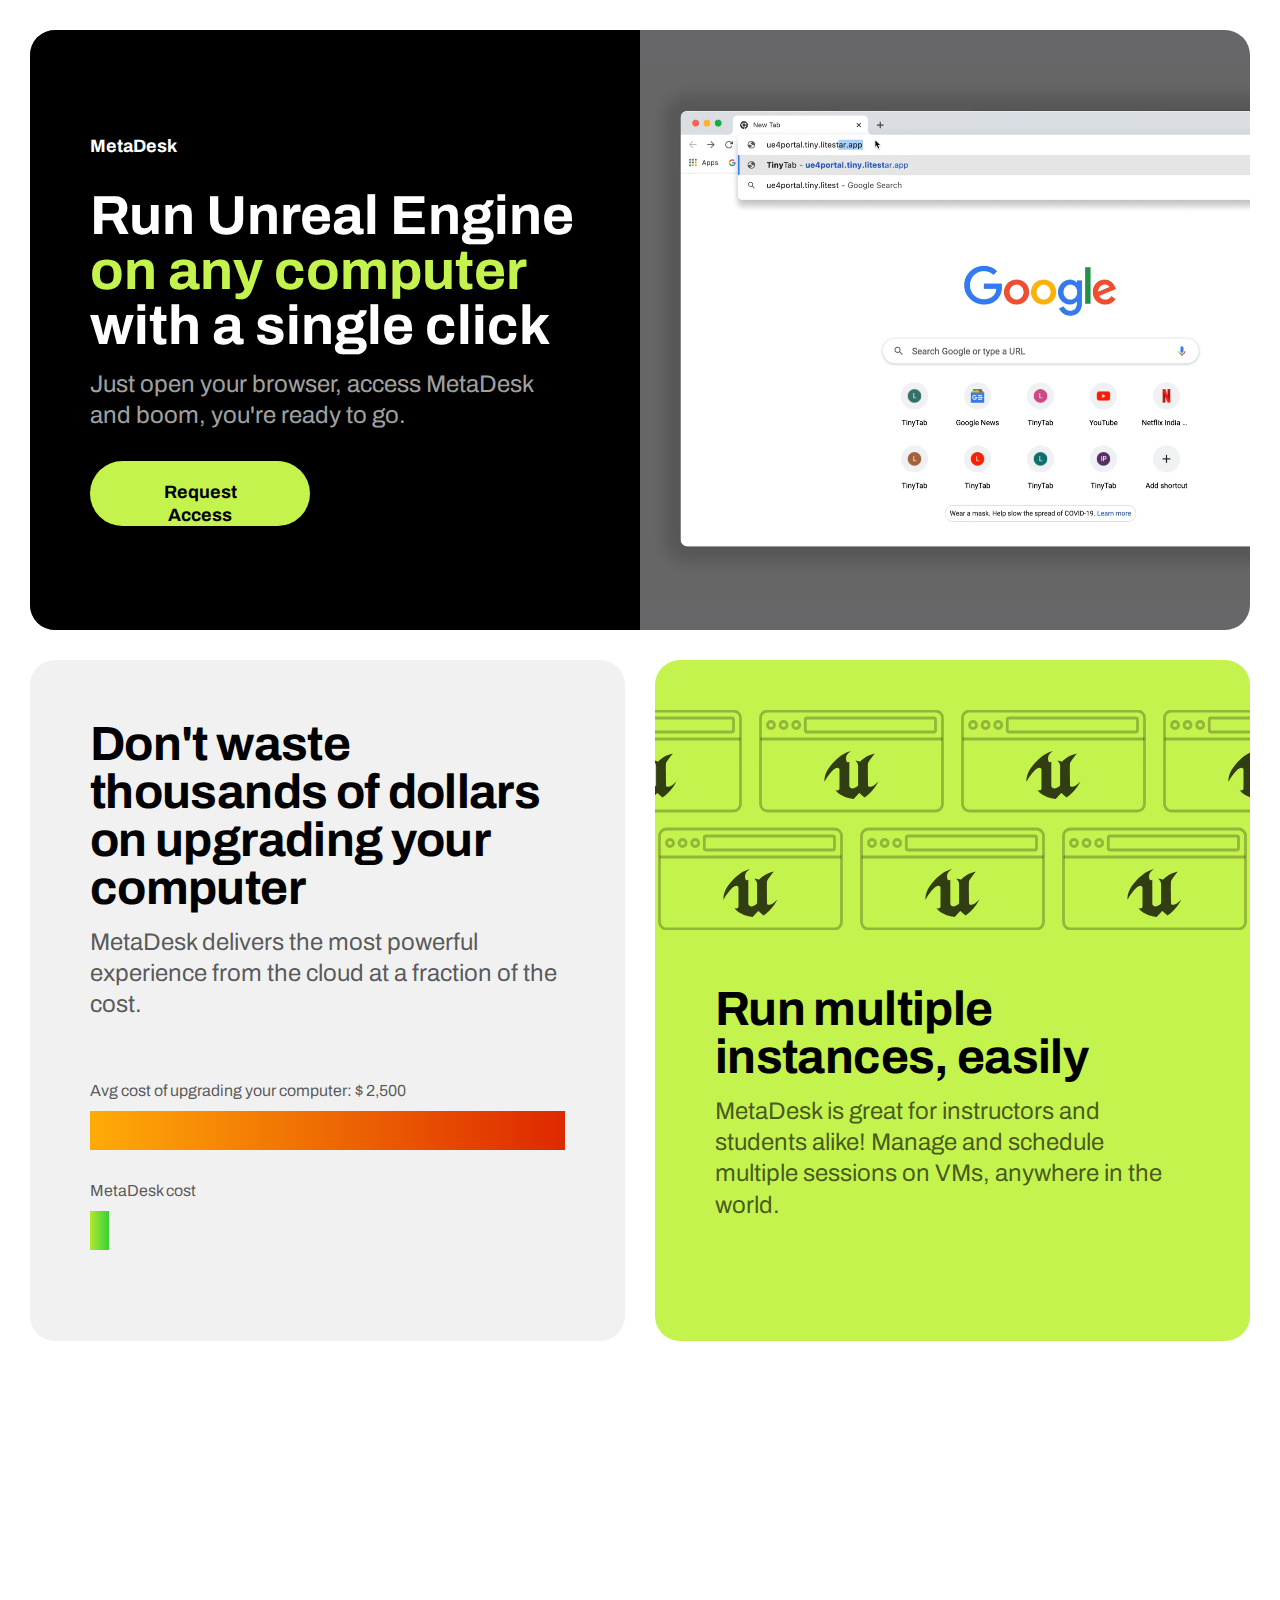
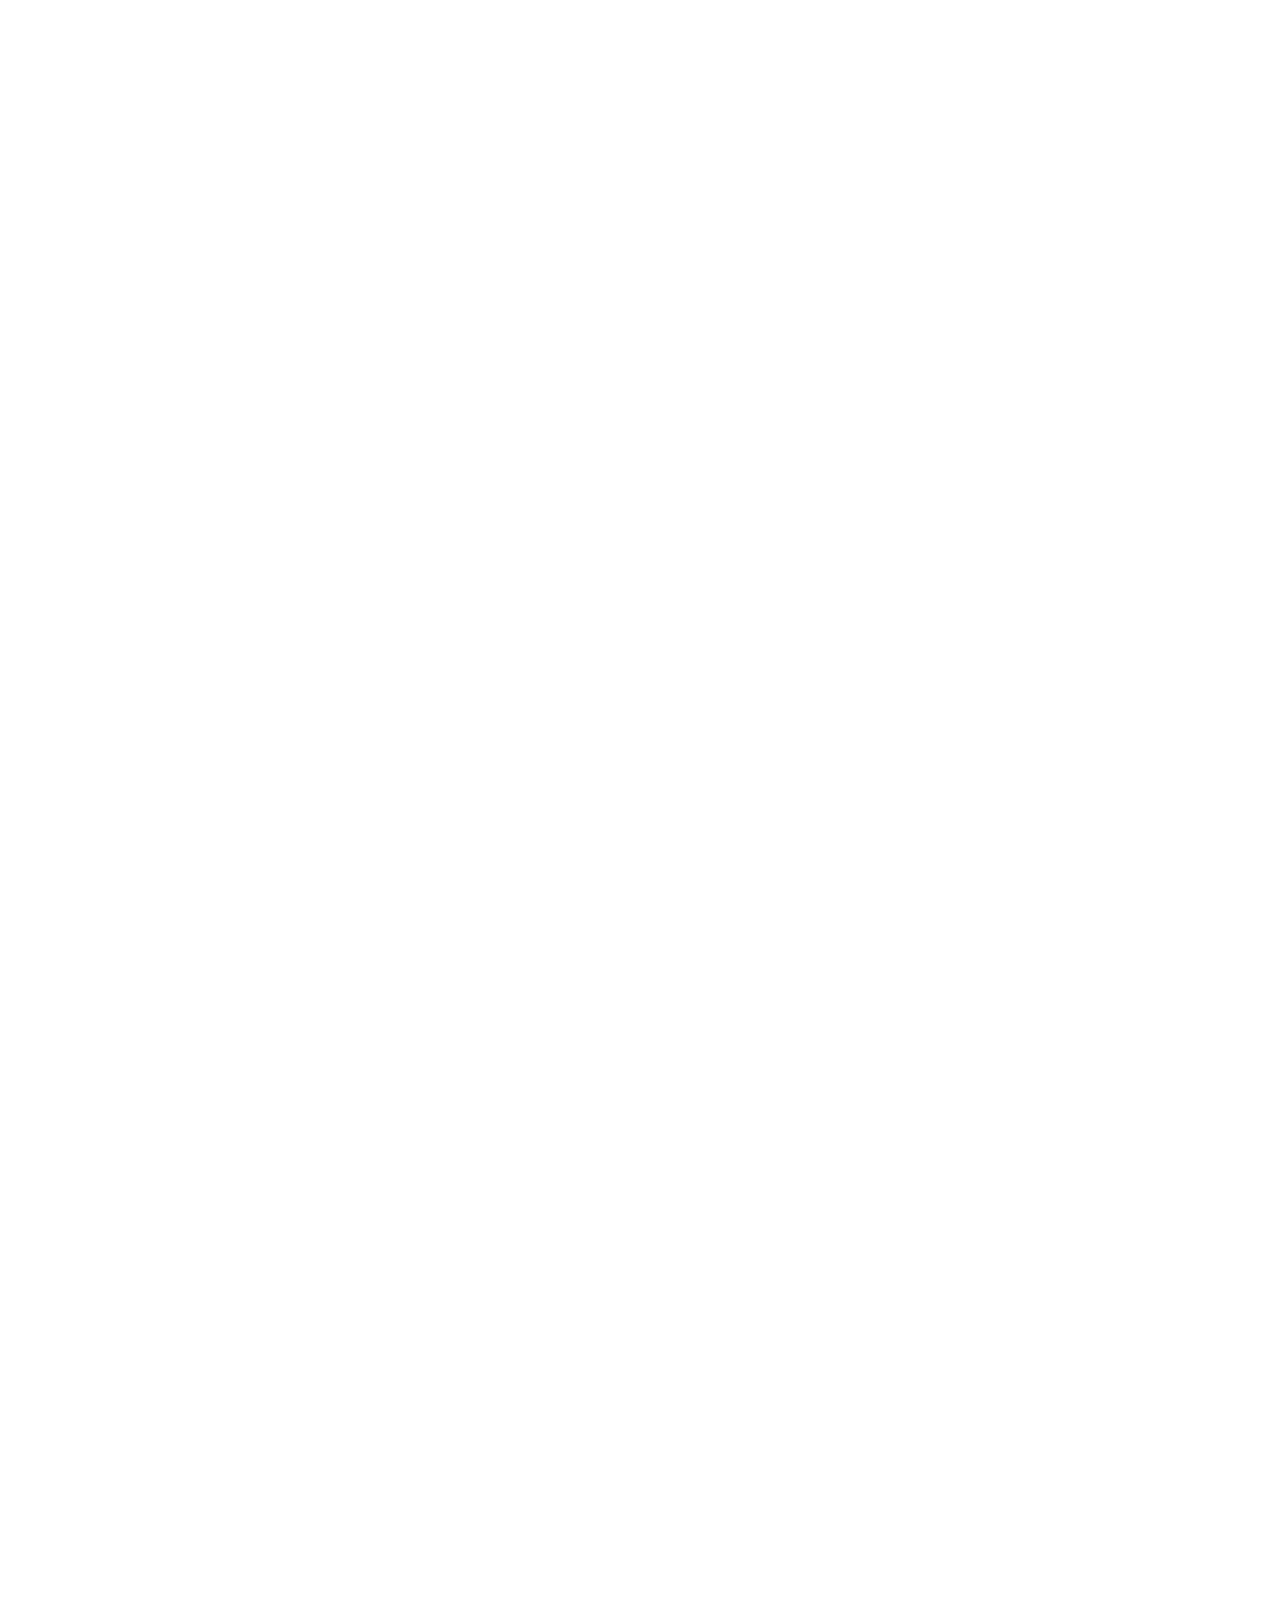
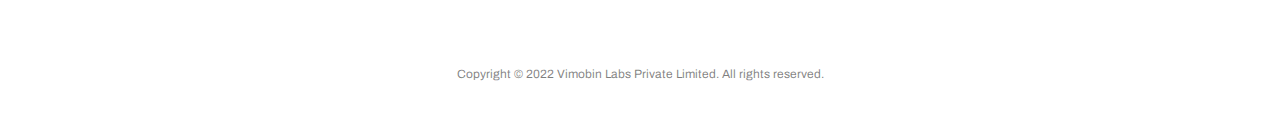
==== index.html @ 63da8bac "Initial commit" ====
<!DOCTYPE html>
<html lang="en">
	<head>
		<!-- Required meta tags -->
		<meta charset="utf-8" />
		<meta name="viewport" content="width=device-width, initial-scale=1">

		<link rel="shortcut icon" href="favicon.png" type="image/x-icon">

		<!-- CSS -->
		<link rel="stylesheet" href="css/jquery-ui.min.css" />
		<link rel="stylesheet" href="css/animate.css" />
		<link rel="stylesheet" href="css/style.css" />

		<title>MetaDesk</title>
	</head>
	<body>
		<header class="container">
			<div class="intro">
				<div class="logo">MetaDesk</div>
				<h1>Run Unreal Engine <span>on any computer</span> with a single click</h1>
				<p>Just open your browser, access MetaDesk and boom, you're ready to go.</p>
				<a href="#" class="btn btn-light open-dialog">Request Access</a>
			</div>
			<div class="video">
				<video autoplay loop muted playsinline disableRemotePlayback>
					<source src="hero-unit.mp4" type="video/mp4">
					<span>Sorry, your browser doesn't support embedded videos.</span>
				</video>
			</div>
		</header>

		<section class="features container">
			<div class="comparison wow fadeInUp" data-wow-iteration="1" data-wow-duration="0.20s" data-wow-offset="60">
				<h2>Don't waste thousands of dollars on upgrading your computer</h2>
				<p>MetaDesk delivers the most powerful experience from the cloud at a fraction of the cost.</p>
				<div class="cost-lg">
					<span>Avg cost of upgrading your computer: $ 2,500</span>
					<progress value="100" max="100"></progress>
				</div>
				<div class="cost-sm">
					<span>MetaDesk cost</span>
					<progress value="4" max="100"></progress>
				</div>
			</div>
			<div class="instances wow fadeInUp" data-wow-iteration="1" data-wow-delay="0.25s" data-wow-duration="0.20s" data-wow-offset="60">
				<h2>Run multiple <br />instances, easily</h2>
				<p>MetaDesk is great for instructors and students alike! Manage and schedule multiple sessions on VMs, anywhere in the world.</p>
			</div>
			<div class="hardware wow fadeInUp" data-wow-iteration="1" data-wow-duration="0.20s" data-wow-offset="60">
				<img src="images/hardware.svg" alt="">
				<h2>Runs on the best hardware in the cloud</h2>
				<p>RTX capable GPUs support features including Real Time Ray Tracing, Accelerated Batch Rendering and more!</p>
			</div>
			<div class="tools wow fadeInUp" data-wow-iteration="1" data-wow-delay="0.25s" data-wow-duration="0.20s" data-wow-offset="60">
				<h2>No messy installation setup required</h2>
				<p>Enhance your real time development experience with pre-installed tools like the Epic Games Store and Quixel Bridge.</p>
				<div class="tools-logos">
					<img src="images/epic-games.png" alt="Epic Games Store">
					<img src="images/quixel-bridge.png" alt="Quixel Bridge">
				</div>
			</div>
		</section>

		<section class="scenarios container wow fadeInUp" data-wow-iteration="1" data-wow-duration="0.20s" data-wow-offset="60">
			<h2>Use MetaDesk for</h2>
			<div class="scenarios__list">
				<div class="scenario">
					<img src="images/training.svg" alt="Training">
					<h3>Training</h3>
					<p>Train on the Unreal Engine unhindered while achieving your career goals! All this without burning a hole in your pocket!</p>
				</div>
				<div class="scenario">
					<img src="images/production.svg" alt="Production">
					<h3>Production</h3>
					<p>Supercharge your production workflow with our heavy duty machines. Scale while simultaneously reducing CapEx and Win!</p>
				</div>
				<div class="scenario">
					<img src="images/practicing.svg" alt="Practicing">
					<h3>Practicing</h3>
					<p>Keep your Unreal Engine skills fresh before an interview. Hit the ground running when you land that new gig!</p>
				</div>
			</div>
		</section>

		<section class="cta container wow fadeInUp" data-wow-iteration="1" data-wow-duration="0.20s" data-wow-offset="60">
			<h2>Get an unreal Unreal experience.</h2>
			<a href="#" class="btn btn-dark open-dialog">Request Access</a>
		</section>

		<footer class="container">
			Copyright &copy; 2022 Vimobin Labs Private Limited. All rights reserved.
		</footer>

		<div id="dialog">
			<h2>Request Access</h2>
			<form action="https://formsubmit.co/hello@litestar.app" method="POST" id="messageForm">
				<div class="form-row"><input type="text" placeholder="Enter Your Name" name="Name" required id="inputName" /></div>
				<div class="form-row"><input type="email" placeholder="Enter Your Email Address" name="Email" required id="inputEmail" /></div>
				<button type="submit" class="btn btn-dark">Send Request</button>
			</form>
			<div class="thanks-message">
				<p>Thanks! We’ll get in touch with you on <span class="user-email">your email address</span> soon</p>
				<a href="#" class="btn btn-dark">Done</a>
			</div>
		</div>

	</body>
	<script type="text/javascript" src="js/jquery-3.6.0.min.js"></script>
	<script type="text/javascript" src="js/jquery.validate.min.js"></script>
	<script type="text/javascript" src="js/jquery-ui.min.js"></script>
	<script type="text/javascript" src="js/wow.min.js"></script>
	<script type="text/javascript" src="js/main.js"></script>
</html>
---- css/style.css ----
@charset "UTF-8";
@import url("https://fonts.googleapis.com/css2?family=Archivo:wght@400;500;700&display=swap");
html {
  box-sizing: border-box;
}

body {
  background: #fff;
  font-family: "Archivo", sans-serif;
  font-weight: 400;
  line-height: 130%;
  color: #000;
  -webkit-font-smoothing: antialiased;
  -moz-osx-font-smoothing: grayscale;
  text-rendering: optimizeLegibility;
  margin: 0;
  padding: 30px;
}
@media screen and (max-width: 768px) {
  body {
    padding: 15px;
  }
}

img {
  display: inline-block;
  vertical-align: middle;
  max-width: 100%;
  height: auto;
  -ms-interpolation-mode: bicubic;
}

.container {
  max-width: 1380px;
  width: 100%;
  margin: 0 auto;
}
@media screen and (max-width: 1379px) {
  .container {
    max-width: 100%;
  }
}

.primary-btn {
  background-color: #C4F34E;
  color: #000;
  display: inline-block;
  padding: 20px 40px;
  border-radius: 55px;
}

.secondary-btn {
  background-color: #000;
  color: #fff;
  display: inline-block;
  padding: 20px 40px;
  border-radius: 55px;
  font-size: 17px;
  font-weight: 700;
}

::-webkit-input-placeholder {
  /* Chrome/Opera/Safari */
  color: #fff;
}

::-moz-placeholder {
  /* Firefox 19+ */
  color: #fff;
}

:-ms-input-placeholder {
  /* IE 10+ */
  color: #fff;
}

:-moz-placeholder {
  /* Firefox 18- */
  color: #fff;
}

h1 {
  font-size: 55px;
  font-family: "Archivo", sans-serif;
  font-weight: 700;
}
@media screen and (max-width: 1174px) {
  h1 {
    font-size: 37px;
  }
}

h2 {
  font-size: 50px;
  font-family: "Archivo", sans-serif;
  font-weight: 700;
  letter-spacing: -0.04rem;
}
@media screen and (max-width: 1379px) {
  h2 {
    font-size: 48px;
  }
}
@media screen and (max-width: 1174px) {
  h2 {
    font-size: 37px;
  }
}
@media screen and (max-width: 768px) {
  h2 {
    font-size: 30px;
  }
}

h3 {
  font-size: 22px;
  line-height: 140%;
  font-family: "Archivo", sans-serif;
  font-weight: 700;
}
@media screen and (max-width: 992px) {
  h3 {
    font-size: 18px;
  }
}

p {
  font-size: 24px;
  line-height: 130%;
  font-family: "Archivo", sans-serif;
  font-weight: 400;
}
@media screen and (max-width: 768px) {
  p {
    font-size: 16px;
  }
}

div, dl, dt, dd, ul, ol, li, h1, h2, h3, h4, h5, h6, pre, form, p, blockquote, th, td {
  margin: 0;
  padding: 0;
}

a {
  line-height: inherit;
  cursor: pointer;
  text-decoration: none;
  color: #000;
  word-break: break-all;
  word-break: break-word;
  display: inline-block;
}
a:visited {
  border-bottom: 1px solid;
}
a:hover {
  border-bottom: none;
}
a:active {
  color: #000;
}
a:focus {
  border: none;
}

hr {
  clear: both;
  max-width: 1380px;
  height: 0;
  margin: rem-calc(20) auto;
  border-top: 0;
  border-right: 0;
  border-bottom: 1px solid #000;
  border-left: 0;
}

strong, b {
  font-weight: bold;
}

em, i {
  font-style: italic;
}

small {
  font-size: 80%;
  line-height: inherit;
}

h1, h2, h3, h4, h5, h6 {
  line-height: 130%;
  text-rendering: optimizeLegibility;
  word-break: break-word;
}
h1 small, h2 small, h3 small, h4 small, h5 small, h6 small {
  line-height: 0;
}

blockquote {
  font-style: italic;
  margin: 0 0 40px;
  padding: rem-calc(20 40 20 40);
  font-family: "Archivo", sans-serif;
}
blockquote, blockquote p {
  line-height: 130%;
}

cite:before {
  content: "—";
}

ul, ol, dl {
  margin-bottom: 40px;
  list-style-position: outside;
  line-height: 130%;
}

li {
  font-size: inherit;
  margin-bottom: 0.5rem;
}

ul {
  margin-left: 1.25rem;
  list-style-type: disc;
}

ol {
  margin-left: 1.25rem;
}

ul ul, ul ol, ol ul, ol ol {
  margin: 1rem 0 1rem 1.5rem;
  font-size: 90%;
}

dl {
  margin-bottom: 1rem;
}
dl dt {
  margin-bottom: 0.2rem;
  font-weight: 600;
}
dl dd {
  margin-bottom: 0.8rem;
}

abbr, abbr[title] {
  border-bottom: 1px dashed;
  cursor: help;
  text-decoration: none;
}

figure {
  margin: 0;
}

pre {
  margin-bottom: 2.5rem;
  font-size: 1rem;
  white-space: pre-wrap;
  /* Since CSS 2.1 */
  white-space: -moz-pre-wrap;
  /* Mozilla, since 1999 */
  white-space: -pre-wrap;
  /* Opera 4-6 */
  white-space: -o-pre-wrap;
  /* Opera 7 */
  word-wrap: break-word;
}
pre > code {
  display: block;
  padding: 1rem 1.5rem;
  white-space: pre;
}

code {
  padding: rem-calc(2 5 1);
  border: none;
  border: 1px solid #000;
  border-radius: 4px;
  font-size: 1rem;
  overflow: auto;
}

table {
  border-collapse: collapse;
  margin-bottom: 40px;
}

tr {
  border-bottom: 1px solid #000;
}

th, td {
  text-align: left;
  padding: rem-calc(10px);
}

input[type=text],
input[type=email] {
  border-radius: 55px;
  border: 2px solid rgba(0, 0, 0, 0.15);
  box-sizing: border-box;
  height: 65px;
  width: 410px;
  text-align: center;
  font-size: 18px;
  font-weight: 700;
  margin-bottom: 5px;
  font-family: "Archivo", sans-serif;
  outline: none;
}
@media screen and (max-width: 768px) {
  input[type=text],
input[type=email] {
    font-size: 14px;
    width: 85%;
  }
}
input[type=text]:focus, input[type=text]:focus-visible,
input[type=email]:focus,
input[type=email]:focus-visible {
  border: 2px solid #000;
  box-shadow: none;
}
input[type=text]::-webkit-input-placeholder,
input[type=email]::-webkit-input-placeholder {
  color: rgba(0, 0, 0, 0.35);
}
input[type=text]::-moz-placeholder,
input[type=email]::-moz-placeholder {
  /* Firefox 19+ */
  color: rgba(0, 0, 0, 0.35);
}
input[type=text]:-moz-placeholder,
input[type=email]:-moz-placeholder {
  /* Firefox 18- */
  color: rgba(0, 0, 0, 0.35);
}

.btn {
  padding: 20px 40px;
  width: 220px;
  height: 65px;
  line-height: 1.25;
  border-radius: 55px;
  box-sizing: border-box;
  text-align: center;
  font-size: 18px;
  font-weight: 700;
  border: none;
  font-family: "Archivo", sans-serif;
}
@media screen and (max-width: 768px) {
  .btn {
    padding: 15px 22px;
    height: 50px;
    width: auto;
    font-size: 14px;
  }
}
.btn:hover {
  text-decoration: underline;
}
.btn-dark {
  background-color: #000;
  color: #fff;
}
.btn-dark:hover {
  background-color: #333;
}
.btn-light {
  background-color: #C4F34E;
  color: #000;
}
.btn-light:hover {
  background-color: #DDFE8A;
}

header {
  background-color: #676668;
  color: #fff;
  border-radius: 25px;
  height: 600px;
  display: flex;
  justify-content: center;
  align-items: center;
  overflow: hidden;
  transform: translate3d(0, 0, 0);
}
@media screen and (max-width: 980px) {
  header {
    height: auto;
    flex-direction: column;
  }
}
@media screen and (max-width: 768px) {
  header {
    border-radius: 15px;
  }
}

.intro {
  background-color: #000;
  padding: 60px;
  width: 50%;
  box-sizing: border-box;
  height: 600px;
  display: flex;
  flex-direction: column;
  justify-content: center;
}
@media screen and (max-width: 980px) {
  .intro {
    height: auto;
    width: 100%;
    padding: 50px 30px;
    align-items: flex-start;
  }
}
.intro h1 {
  line-height: 1;
  margin-bottom: 15px;
}
.intro h1 span {
  display: block;
  color: #C4F34E;
}
.intro p {
  color: rgba(255, 255, 255, 0.65);
  margin-bottom: 30px;
  max-width: 460px;
}
@media screen and (max-width: 768px) {
  .intro p {
    margin-bottom: 20px;
  }
}
.intro .logo {
  font-size: 18px;
  line-height: 25px;
  font-weight: 700;
  margin-bottom: 30px;
}

.video {
  width: 50%;
  box-sizing: border-box;
  background-color: #666;
}
@media screen and (max-width: 980px) {
  .video {
    width: 100%;
  }
}
.video video {
  width: 100%;
}

.features {
  display: flex;
  flex-wrap: wrap;
  gap: 30px;
  margin-bottom: 30px;
  margin-top: 30px;
}
@media screen and (max-width: 1174px) {
  .features {
    gap: 15px;
  }
}
@media screen and (max-width: 980px) {
  .features {
    flex-direction: column;
  }
}
@media screen and (max-width: 768px) {
  .features {
    margin-top: 15px;
    margin-bottom: 15px;
  }
}
.features > div {
  width: calc(50% - 15px);
  height: 600px;
  padding: 60px;
  box-sizing: border-box;
  border-radius: 25px;
  background-color: #f1f1f1;
}
@media screen and (max-width: 1379px) {
  .features > div {
    height: auto;
  }
}
@media screen and (max-width: 1174px) {
  .features > div {
    width: calc(50% - 8px);
    padding: 50px 30px;
  }
}
@media screen and (max-width: 980px) {
  .features > div {
    width: 100%;
  }
}
@media screen and (max-width: 768px) {
  .features > div {
    border-radius: 15px;
  }
}
.features h2 {
  line-height: 1;
  margin-bottom: 15px;
}
@media screen and (max-width: 768px) {
  .features h2 {
    margin-bottom: 5px;
  }
}
.features p {
  color: rgba(0, 0, 0, 0.65);
  margin-bottom: 60px;
}
@media screen and (max-width: 768px) {
  .features p {
    margin-bottom: 0px;
  }
}
.features .comparison progress {
  display: block;
  /* default: inline-block */
  width: 100%;
  padding: 0;
  border: 0;
  background: #f1f1f1;
  height: 40px;
  line-height: 40px;
  box-sizing: border-box;
}
@media screen and (max-width: 768px) {
  .features .comparison p {
    margin-bottom: 30px;
  }
}
.features .comparison .cost-lg {
  margin-bottom: 30px;
}
.features .comparison .cost-lg span {
  margin-bottom: 10px;
  font-size: 16px;
  line-height: 20px;
  display: block;
  color: rgba(0, 0, 0, 0.65);
}
@media screen and (max-width: 768px) {
  .features .comparison .cost-lg span {
    font-size: 12px;
    line-height: 15px;
    margin-bottom: 5px;
  }
}
.features .comparison .cost-lg progress::-moz-progress-bar {
  background: linear-gradient(270deg, #DE2800 0%, #FFAB07 100%);
  height: 39px;
}
.features .comparison .cost-lg progress::-webkit-progress-bar {
  background: transparent;
  height: 39px;
}
.features .comparison .cost-lg progress::-webkit-progress-value {
  background: linear-gradient(270deg, #DE2800 0%, #FFAB07 100%);
  height: 39px;
}
.features .comparison .cost-sm span {
  margin-bottom: 10px;
  font-size: 16px;
  line-height: 20px;
  display: block;
  color: rgba(0, 0, 0, 0.65);
}
@media screen and (max-width: 768px) {
  .features .comparison .cost-sm span {
    font-size: 12px;
    line-height: 15px;
    margin-bottom: 5px;
  }
}
.features .comparison .cost-sm progress::-moz-progress-bar {
  background: linear-gradient(270deg, #36D136 0%, #B3E92E 100%);
  height: 39px;
}
.features .comparison .cost-sm progress::-webkit-progress-bar {
  background: transparent;
  height: 39px;
}
.features .comparison .cost-sm progress::-webkit-progress-value {
  background: linear-gradient(270deg, #36D136 0%, #B3E92E 100%);
  height: 39px;
}
.features .instances {
  background-image: url("../images/instances.svg");
  background-repeat: repeat-x;
  background-position: center top 50px;
  background-color: #C4F34E;
  padding-top: 325px !important;
}
@media screen and (max-width: 768px) {
  .features .instances {
    background-size: auto 144px;
    padding-top: 224px !important;
  }
}
.features .hardware {
  background-color: #616161;
  color: #fff;
}
.features .hardware img {
  margin-top: 20px;
  margin-bottom: 40px;
}
@media screen and (max-width: 768px) {
  .features .hardware img {
    margin-top: 0;
    margin-bottom: 20px;
  }
}
.features .hardware p {
  color: rgba(255, 255, 255, 0.65);
}
@media screen and (max-width: 768px) {
  .features .tools p {
    margin-bottom: 30px;
  }
}
.features .tools-logos {
  display: flex;
  gap: 50px;
}
@media screen and (max-width: 768px) {
  .features .tools-logos {
    gap: 30px;
  }
}
@media screen and (max-width: 768px) {
  .features .tools-logos img {
    height: 100px;
  }
}

.scenarios {
  background-color: #000;
  color: #fff;
  border-radius: 25px;
  height: 600px;
  display: flex;
  flex-direction: column;
  justify-content: center;
  align-items: center;
  margin-bottom: 30px;
  text-align: center;
}
@media screen and (max-width: 980px) {
  .scenarios {
    height: auto;
    padding: 50px 30px;
    box-sizing: border-box;
  }
}
@media screen and (max-width: 768px) {
  .scenarios {
    margin-bottom: 15px;
    border-radius: 15px;
  }
}
.scenarios__list {
  display: flex;
  justify-content: center;
  max-width: 1170px;
  gap: 30px;
}
@media screen and (max-width: 1174px) {
  .scenarios__list {
    max-width: 100%;
    gap: 30px;
  }
}
@media screen and (max-width: 980px) {
  .scenarios__list {
    flex-direction: column;
    align-items: center;
  }
}
.scenarios__list .scenario {
  width: 370px;
}
@media screen and (max-width: 1280px) {
  .scenarios__list .scenario {
    width: 27%;
  }
}
@media screen and (max-width: 980px) {
  .scenarios__list .scenario {
    width: 65%;
  }
}
@media screen and (max-width: 576px) {
  .scenarios__list .scenario {
    width: 85%;
  }
}
.scenarios__list .scenario img {
  margin-bottom: 25px;
}
@media screen and (max-width: 768px) {
  .scenarios__list .scenario img {
    margin-bottom: 10px;
  }
}
.scenarios__list .scenario h3 {
  font-size: 30px;
  margin-bottom: 10px;
}
@media screen and (max-width: 768px) {
  .scenarios__list .scenario h3 {
    font-size: 20px;
    line-height: 1;
    margin-bottom: 5px;
  }
}
.scenarios__list .scenario p {
  color: rgba(255, 255, 255, 0.65);
  line-height: 140%;
  font-size: 18px;
}
@media screen and (max-width: 768px) {
  .scenarios__list .scenario p {
    font-size: 14px;
    line-height: 19px;
  }
}
.scenarios h2 {
  max-width: 870px;
  margin-bottom: 50px;
  line-height: 1;
}

.cta {
  background-color: #C4F34E;
  color: #000;
  border-radius: 25px;
  height: 575px;
  display: flex;
  flex-direction: column;
  justify-content: center;
  align-items: center;
  margin-bottom: 30px;
}
@media screen and (max-width: 980px) {
  .cta {
    height: 500px;
    padding: 50px 30px;
    box-sizing: border-box;
    text-align: center;
  }
}
@media screen and (max-width: 768px) {
  .cta {
    margin-bottom: 15px;
    border-radius: 15px;
  }
}
.cta h2 {
  font-size: 60px;
  margin-bottom: 30px;
  font-weight: 500;
}
@media screen and (max-width: 1379px) {
  .cta h2 {
    font-size: 48px;
  }
}
@media screen and (max-width: 1174px) {
  .cta h2 {
    font-size: 37px;
  }
}
@media screen and (max-width: 980px) {
  .cta h2 {
    line-height: 1;
  }
}
@media screen and (max-width: 768px) {
  .cta h2 {
    font-size: 30px;
    margin-bottom: 15px;
  }
}

footer {
  text-align: center;
  font-size: 12px;
  color: rgba(0, 0, 0, 0.5);
}

#dialog {
  text-align: center;
}
#dialog h2, #dialog button {
  margin-bottom: 30px;
}
@media screen and (max-width: 768px) {
  #dialog h2, #dialog button {
    margin-bottom: 20px;
  }
}

.ui-widget-overlay {
  background: #000 !important;
  opacity: 0.8 !important;
}

.ui-dialog-titlebar {
  display: none;
}

.ui-widget.ui-widget-content {
  border-radius: 25px;
  border: 0 !important;
  padding: 60px 0;
}
@media screen and (max-width: 768px) {
  .ui-widget.ui-widget-content {
    width: 90% !important;
  }
}
.ui-widget.ui-widget-content h2 {
  font-size: 60px;
  margin-bottom: 30px;
  font-weight: 500;
}
@media screen and (max-width: 1379px) {
  .ui-widget.ui-widget-content h2 {
    font-size: 48px;
  }
}
@media screen and (max-width: 1174px) {
  .ui-widget.ui-widget-content h2 {
    font-size: 37px;
  }
}
@media screen and (max-width: 980px) {
  .ui-widget.ui-widget-content h2 {
    line-height: 1;
  }
}
@media screen and (max-width: 768px) {
  .ui-widget.ui-widget-content h2 {
    font-size: 30px;
    margin-bottom: 15px;
  }
}
.ui-widget.ui-widget-content button {
  cursor: pointer;
}

#messageForm .form-row {
  margin-bottom: 30px;
}
@media screen and (max-width: 768px) {
  #messageForm .form-row {
    margin-bottom: 20px;
  }
}
#messageForm .form-row input {
  font-family: "Archivo", sans-serif;
}
#messageForm input[type=text].error,
#messageForm input[type=email].error {
  border: 2px solid #B72300;
}
#messageForm input[type=text].error:focus, #messageForm input[type=text].error:focus-visible,
#messageForm input[type=email].error:focus,
#messageForm input[type=email].error:focus-visible {
  border: 2px solid #B72300;
}
#messageForm label.error {
  display: block;
  color: #B72300;
  font-size: 10px;
  font-weight: 500;
}

.form-row {
  margin-bottom: 30px;
}
.form-row .ui-widget input {
  font-family: "Archivo", sans-serif;
}

.thanks-message {
  display: none;
  max-width: 75%;
  text-align: center;
  margin: 0 auto;
}
@media screen and (max-width: 768px) {
  .thanks-message {
    max-width: 100%;
  }
}
.thanks-message .btn-dark {
  color: #fff;
}
.thanks-message p {
  font-size: 24px;
  line-height: 1.25;
  margin-bottom: 30px;
  color: rgba(0, 0, 0, 0.65);
}
@media screen and (max-width: 768px) {
  .thanks-message p {
    font-size: 16px;
    line-height: 21px;
    margin-bottom: 20px;
  }
}

/*# sourceMappingURL=style.css.map */
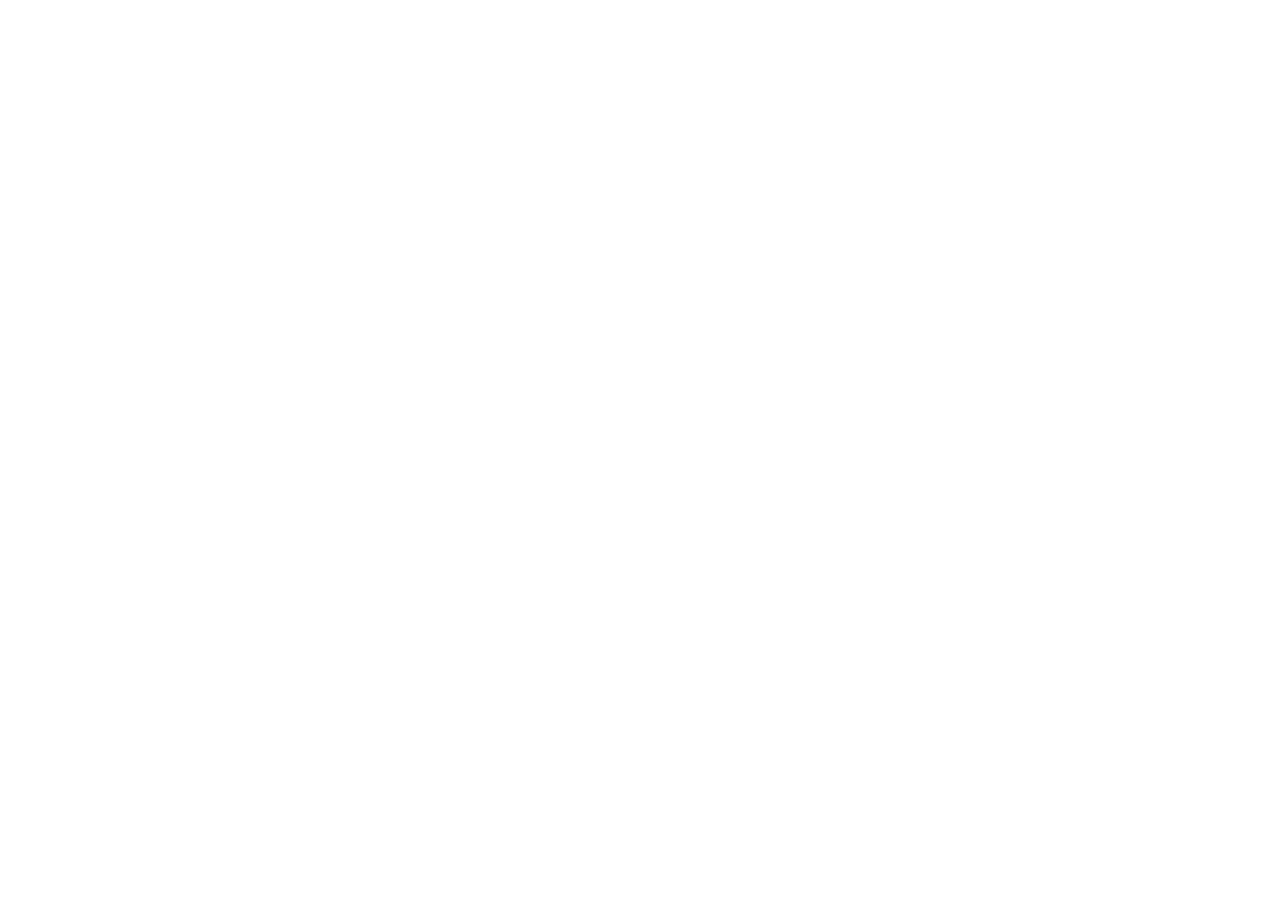
==== commit a5eae714: "Update with backend api connection and firebase login." ====
--- a/index.html
+++ b/index.html
@@ -1,114 +1 @@
-<!DOCTYPE html>
-<html lang="en">
-	<head>
-		<!-- Required meta tags -->
-		<meta charset="utf-8" />
-		<meta name="viewport" content="width=device-width, initial-scale=1">
-
-		<link rel="shortcut icon" href="favicon.png" type="image/x-icon">
-
-		<!-- CSS -->
-		<link rel="stylesheet" href="css/jquery-ui.min.css" />
-		<link rel="stylesheet" href="css/animate.css" />
-		<link rel="stylesheet" href="css/style.css" />
-
-		<title>MetaDesk</title>
-	</head>
-	<body>
-		<header class="container">
-			<div class="intro">
-				<div class="logo">MetaDesk</div>
-				<h1>Run Unreal Engine <span>on any computer</span> with a single click</h1>
-				<p>Just open your browser, access MetaDesk and boom, you're ready to go.</p>
-				<a href="#" class="btn btn-light open-dialog">Request Access</a>
-			</div>
-			<div class="video">
-				<video autoplay loop muted playsinline disableRemotePlayback>
-					<source src="hero-unit.mp4" type="video/mp4">
-					<span>Sorry, your browser doesn't support embedded videos.</span>
-				</video>
-			</div>
-		</header>
-
-		<section class="features container">
-			<div class="comparison wow fadeInUp" data-wow-iteration="1" data-wow-duration="0.20s" data-wow-offset="60">
-				<h2>Don't waste thousands of dollars on upgrading your computer</h2>
-				<p>MetaDesk delivers the most powerful experience from the cloud at a fraction of the cost.</p>
-				<div class="cost-lg">
-					<span>Avg cost of upgrading your computer: $ 2,500</span>
-					<progress value="100" max="100"></progress>
-				</div>
-				<div class="cost-sm">
-					<span>MetaDesk cost</span>
-					<progress value="4" max="100"></progress>
-				</div>
-			</div>
-			<div class="instances wow fadeInUp" data-wow-iteration="1" data-wow-delay="0.25s" data-wow-duration="0.20s" data-wow-offset="60">
-				<h2>Run multiple <br />instances, easily</h2>
-				<p>MetaDesk is great for instructors and students alike! Manage and schedule multiple sessions on VMs, anywhere in the world.</p>
-			</div>
-			<div class="hardware wow fadeInUp" data-wow-iteration="1" data-wow-duration="0.20s" data-wow-offset="60">
-				<img src="images/hardware.svg" alt="">
-				<h2>Runs on the best hardware in the cloud</h2>
-				<p>RTX capable GPUs support features including Real Time Ray Tracing, Accelerated Batch Rendering and more!</p>
-			</div>
-			<div class="tools wow fadeInUp" data-wow-iteration="1" data-wow-delay="0.25s" data-wow-duration="0.20s" data-wow-offset="60">
-				<h2>No messy installation setup required</h2>
-				<p>Enhance your real time development experience with pre-installed tools like the Epic Games Store and Quixel Bridge.</p>
-				<div class="tools-logos">
-					<img src="images/epic-games.png" alt="Epic Games Store">
-					<img src="images/quixel-bridge.png" alt="Quixel Bridge">
-				</div>
-			</div>
-		</section>
-
-		<section class="scenarios container wow fadeInUp" data-wow-iteration="1" data-wow-duration="0.20s" data-wow-offset="60">
-			<h2>Use MetaDesk for</h2>
-			<div class="scenarios__list">
-				<div class="scenario">
-					<img src="images/training.svg" alt="Training">
-					<h3>Training</h3>
-					<p>Train on the Unreal Engine unhindered while achieving your career goals! All this without burning a hole in your pocket!</p>
-				</div>
-				<div class="scenario">
-					<img src="images/production.svg" alt="Production">
-					<h3>Production</h3>
-					<p>Supercharge your production workflow with our heavy duty machines. Scale while simultaneously reducing CapEx and Win!</p>
-				</div>
-				<div class="scenario">
-					<img src="images/practicing.svg" alt="Practicing">
-					<h3>Practicing</h3>
-					<p>Keep your Unreal Engine skills fresh before an interview. Hit the ground running when you land that new gig!</p>
-				</div>
-			</div>
-		</section>
-
-		<section class="cta container wow fadeInUp" data-wow-iteration="1" data-wow-duration="0.20s" data-wow-offset="60">
-			<h2>Get an unreal Unreal experience.</h2>
-			<a href="#" class="btn btn-dark open-dialog">Request Access</a>
-		</section>
-
-		<footer class="container">
-			Copyright &copy; 2022 Vimobin Labs Private Limited. All rights reserved.
-		</footer>
-
-		<div id="dialog">
-			<h2>Request Access</h2>
-			<form action="https://formsubmit.co/hello@litestar.app" method="POST" id="messageForm">
-				<div class="form-row"><input type="text" placeholder="Enter Your Name" name="Name" required id="inputName" /></div>
-				<div class="form-row"><input type="email" placeholder="Enter Your Email Address" name="Email" required id="inputEmail" /></div>
-				<button type="submit" class="btn btn-dark">Send Request</button>
-			</form>
-			<div class="thanks-message">
-				<p>Thanks! We’ll get in touch with you on <span class="user-email">your email address</span> soon</p>
-				<a href="#" class="btn btn-dark">Done</a>
-			</div>
-		</div>
-
-	</body>
-	<script type="text/javascript" src="js/jquery-3.6.0.min.js"></script>
-	<script type="text/javascript" src="js/jquery.validate.min.js"></script>
-	<script type="text/javascript" src="js/jquery-ui.min.js"></script>
-	<script type="text/javascript" src="js/wow.min.js"></script>
-	<script type="text/javascript" src="js/main.js"></script>
-</html>
+<!doctype html><html lang="en"><head><meta charset="utf-8"/><link rel="icon" href="/favicon.ico"/><meta name="viewport" content="width=device-width,initial-scale=1"/><meta name="theme-color" content="#000000"/><meta name="description" content="Web site created using create-react-app"/><link rel="apple-touch-icon" href="/logo192.png"/><link rel="manifest" href="/manifest.json"/><title>MetaDesk</title><script defer="defer" src="/static/js/main.72fd5307.js"></script><link href="/static/css/main.f1bd6200.css" rel="stylesheet"></head><body><noscript>You need to enable JavaScript to run this app.</noscript><div id="root"></div></body></html>--- a/static/css/main.f1bd6200.css
+++ b/static/css/main.f1bd6200.css
@@ -0,0 +1,2 @@
+@import url(https://fonts.googleapis.com/css2?family=Archivo:wght@400;500;700&display=swap);html{box-sizing:border-box}body{-webkit-font-smoothing:antialiased;-moz-osx-font-smoothing:grayscale;text-rendering:optimizeLegibility;background:#fff;color:#000;font-family:Archivo,sans-serif;font-weight:400;line-height:130%;margin:0;padding:30px}@media screen and (max-width:768px){body{padding:15px}}.grey{background-color:#f1f1f1}img{-ms-interpolation-mode:bicubic;display:inline-block;height:auto;max-width:100%;vertical-align:middle}.container{margin:0 auto;max-width:1380px;width:100%}@media screen and (max-width:1379px){.container{max-width:100%}}.primary-btn{background-color:#c4f34e;color:#000}.primary-btn,.secondary-btn{border-radius:55px;display:inline-block;padding:20px 40px}.secondary-btn{background-color:#000;color:#fff;font-size:17px;font-weight:700}.more-link{font-size:18px;font-weight:500;text-decoration:underline}.page-wrap{align-items:flex-start;display:flex;gap:30px}.page-title{margin-bottom:60px;margin-left:60px}main{flex:1 1}.content-wrap,.faqs-wrap .accordion-wrap{background-color:#fff;border-radius:25px;padding:60px}.content-wrap h2,.faqs-wrap .accordion-wrap h2{font-family:Archivo,sans-serif;font-size:32px;font-weight:500;letter-spacing:-.04rem;line-height:35px;margin-bottom:30px}.content-wrap .accordion-wrap,.faqs-wrap .accordion-wrap .accordion-wrap{margin-bottom:30px}.content-wrap h2{font-weight:700}.mail-button{text-decoration:underline}::-webkit-input-placeholder{color:#fff}::-moz-placeholder{color:#fff}:-ms-input-placeholder{color:#fff}:-moz-placeholder{color:#fff}h1{font-family:Archivo,sans-serif;font-size:55px;font-weight:700}@media screen and (max-width:1174px){h1{font-size:37px}}h2{font-family:Archivo,sans-serif;font-size:50px;font-weight:700;letter-spacing:-.04rem}@media screen and (max-width:1379px){h2{font-size:48px}}@media screen and (max-width:1174px){h2{font-size:37px}}@media screen and (max-width:768px){h2{font-size:30px}}h3{font-family:Archivo,sans-serif;font-size:22px;font-weight:700;line-height:140%}@media screen and (max-width:992px){h3{font-size:18px}}p{font-family:Archivo,sans-serif;font-size:24px;font-weight:400;line-height:130%}@media screen and (max-width:768px){p{font-size:16px}}blockquote,dd,div,dl,dt,form,h1,h2,h3,h4,h5,h6,li,ol,p,pre,td,th,ul{margin:0;padding:0}.error{color:#b72300}a{color:#000;cursor:pointer;display:inline-block;line-height:inherit;text-decoration:none;word-break:break-all;word-break:break-word}a:visited{border-bottom:1px solid}a:hover{border-bottom:none}a:active{color:#000}a:focus{border:none}hr{border:0;border-bottom:1px solid #000;clear:both;height:0;margin:20 auto;max-width:1380px}b,strong{font-weight:700}em,i{font-style:italic}small{font-size:80%;line-height:inherit}h1,h2,h3,h4,h5,h6{text-rendering:optimizeLegibility;line-height:130%;word-break:break-word}h1 small,h2 small,h3 small,h4 small,h5 small,h6 small{line-height:0}blockquote{font-family:Archivo,sans-serif;font-style:italic;margin:0 0 40px;padding:rem-calc(20 40 20 40)}blockquote,blockquote p{line-height:130%}cite:before{content:"—"}dl,ol,ul{line-height:130%;list-style-position:outside;margin-bottom:40px}li{font-size:inherit;margin-bottom:.5rem}ul{list-style-type:disc}ol,ul{margin-left:1.25rem}ol ol,ol ul,ul ol,ul ul{font-size:90%;margin:1rem 0 1rem 1.5rem}dl{margin-bottom:1rem}dl dt{font-weight:600;margin-bottom:.2rem}dl dd{margin-bottom:.8rem}abbr,abbr[title]{border-bottom:1px dashed;cursor:help;text-decoration:none}figure{margin:0}pre{word-wrap:break-word;font-size:1rem;margin-bottom:2.5rem;white-space:pre-wrap;white-space:-moz-pre-wrap;white-space:-pre-wrap;white-space:-o-pre-wrap}pre>code{display:block;padding:1rem 1.5rem;white-space:pre}code{border:1px solid #000;border-radius:4px;font-size:1rem;overflow:auto;padding:rem-calc(2 5 1)}table{border-collapse:collapse;margin-bottom:40px}tr{border-bottom:1px solid #000}td,th{padding:10px;text-align:left}input[type=email],input[type=password],input[type=text],select,textarea{border:2px solid rgba(0,0,0,.15);border-radius:55px;box-sizing:border-box;font-family:Archivo,sans-serif;font-size:18px;font-weight:700;height:65px;margin-bottom:5px;outline:none;text-align:center;width:410px}@media screen and (max-width:768px){input[type=email],input[type=password],input[type=text],select,textarea{font-size:14px;width:85%}}input[type=email]:focus,input[type=email]:focus-visible,input[type=password]:focus,input[type=password]:focus-visible,input[type=text]:focus,input[type=text]:focus-visible,select:focus,select:focus-visible,textarea:focus,textarea:focus-visible{border:2px solid #000;box-shadow:none}input[type=email]::-webkit-input-placeholder,input[type=password]::-webkit-input-placeholder,input[type=text]::-webkit-input-placeholder,select::-webkit-input-placeholder,textarea::-webkit-input-placeholder{color:rgba(0,0,0,.35)}input[type=email]:-moz-placeholder,input[type=email]::-moz-placeholder,input[type=password]:-moz-placeholder,input[type=password]::-moz-placeholder,input[type=text]:-moz-placeholder,input[type=text]::-moz-placeholder,select:-moz-placeholder,select::-moz-placeholder,textarea:-moz-placeholder,textarea::-moz-placeholder{color:rgba(0,0,0,.35)}textarea{border-radius:32px;color:rgba(0,0,0,.35);height:175px;padding:20px 40px}textarea::-webkit-input-placeholder{color:rgba(0,0,0,.35)}textarea:-ms-input-placeholder{color:rgba(0,0,0,.35)}textarea::placeholder{color:rgba(0,0,0,.35)}.btns-wrap{display:flex;gap:15px}.btn{border:none;border-radius:55px;box-sizing:border-box;cursor:pointer;font-family:Archivo,sans-serif;font-size:18px;font-weight:700;height:65px;line-height:1.25;padding:20px 40px;text-align:center}@media screen and (max-width:768px){.btn{font-size:14px;height:50px;padding:15px 22px;width:auto}}.btn:hover{text-decoration:underline}.btn-sm{height:45px;padding:10px 20px}.btn-dark{background-color:#000;color:#fff}.btn-dark:hover{background-color:#333}.btn-dark.border{color:#c4f34e}.btn-dark.border,.btn-dark.border:hover{border:2px solid #c4f34e}.btn-light{background-color:#c4f34e;color:#000}.btn-light:hover{background-color:#ddfe8a}.btn-light.border,.btn-light.border:hover{border:2px solid #000}.btn-light.off,.btn-light.off:hover{background-color:#fff;border:2px solid #b72300;color:#b72300}.accordion{margin-bottom:1px;overflow:hidden;position:relative;width:100%}.accordion-wrap{margin-bottom:40px}.accordion input{opacity:0;position:absolute;z-index:-1}.accordion label{color:#000;cursor:pointer;display:block;font-family:Archivo,sans-serif;font-size:18px;font-weight:500;line-height:24px;margin-bottom:2px;padding:15px 25px 15px 0;position:relative}.accordion label:after{display:block;font-size:20px;font-weight:700;position:absolute;right:0;text-align:center;top:12px;transition:all .35s}.accordion-content{border-bottom:2px solid rgba(0,0,0,.15);max-height:0;overflow:hidden;transition:max-height .35s}.accordion-content p{color:rgba(0,0,0,.65);font-size:18px;font-weight:400;line-height:1.5em;margin-bottom:1em;margin-right:25px}.accordion input:checked~.accordion-content{max-height:10em}.accordion input[type=radio]+label:after{content:"+";float:right}.accordion input[type=radio]:checked+label:after{content:"−"}.accordion input[type=radio]:checked+label{padding-bottom:0}.pre-header{align-items:center;box-sizing:border-box;display:flex;justify-content:space-between;margin-bottom:35px;padding:0 60px}.pre-header .logo{font-size:24px;font-weight:700;line-height:33px}.pre-header nav ul{align-items:center;display:flex;gap:20px;list-style:none;margin:0}.pre-header nav ul li{margin-bottom:0}.pre-header nav ul li span{cursor:pointer;font-size:18px;font-weight:700;line-height:25px}.pre-header nav ul li span.color-change{color:#b72300}.pre-header .user-details{position:relative}.pre-header .user-details-top{align-items:center;display:flex;gap:7px}.pre-header .user-details-btm{background-color:#fff;border:2px solid rgba(0,0,0,.15);border-radius:15px;box-sizing:border-box;padding:40px;position:absolute;right:0;top:60px;width:260px;z-index:2}.pre-header .user-details-btm ul{align-items:flex-start;display:flex;flex-direction:column}.pre-header .user-details-btm ul li{border-bottom:2px solid rgba(0,0,0,.15);padding-bottom:20px;width:100%}.pre-header .user-details-btm ul li:last-child{border-bottom:0;padding-bottom:0}.pre-header .user-details-btm ul a{font-size:18px;font-weight:500}.pre-header .user-details-btm ul a.color-change{color:#b72300}.pre-header .user-details .user-img{background:#c4f34e;border:2px solid rgba(0,0,0,.15);border-radius:20px;box-sizing:border-box;font-size:12px;font-weight:600;height:40px;text-decoration:none;text-transform:uppercase;width:40px}.pre-header .user-details .user-img,header{align-items:center;display:flex;justify-content:center;overflow:hidden}header{background-color:#676668;border-radius:25px;color:#fff;height:600px;-webkit-transform:translateZ(0);transform:translateZ(0)}@media screen and (max-width:980px){header{flex-direction:column;height:auto}}@media screen and (max-width:768px){header{border-radius:15px}}.intro{background-color:#000;box-sizing:border-box;display:flex;flex-direction:column;height:600px;justify-content:center;padding:60px;width:50%}@media screen and (max-width:980px){.intro{align-items:flex-start;height:auto;padding:50px 30px;width:100%}}.intro h1{line-height:1;margin-bottom:15px}.intro h1 span{color:#c4f34e;display:block}.intro p{color:hsla(0,0%,100%,.65);margin-bottom:30px;max-width:460px}@media screen and (max-width:768px){.intro p{margin-bottom:20px}}.video{background-color:#666;box-sizing:border-box;width:50%}@media screen and (max-width:980px){.video{width:100%}}.video video{width:100%}.features{display:flex;flex-wrap:wrap;gap:30px;margin-bottom:30px;margin-top:30px}@media screen and (max-width:1174px){.features{gap:15px}}@media screen and (max-width:980px){.features{flex-direction:column}}@media screen and (max-width:768px){.features{margin-bottom:15px;margin-top:15px}}.features>div{background-color:#f1f1f1;border-radius:25px;box-sizing:border-box;height:600px;padding:60px;width:calc(50% - 15px)}@media screen and (max-width:1379px){.features>div{height:auto}}@media screen and (max-width:1174px){.features>div{padding:50px 30px;width:calc(50% - 8px)}}@media screen and (max-width:980px){.features>div{width:100%}}@media screen and (max-width:768px){.features>div{border-radius:15px}}.features h2{line-height:1;margin-bottom:15px}@media screen and (max-width:768px){.features h2{margin-bottom:5px}}.features p{color:rgba(0,0,0,.65);margin-bottom:60px}@media screen and (max-width:768px){.features p{margin-bottom:0}}.features .comparison progress{background:#f1f1f1;border:0;box-sizing:border-box;display:block;height:40px;line-height:40px;padding:0;width:100%}@media screen and (max-width:768px){.features .comparison p{margin-bottom:30px}}.features .comparison .cost-lg{margin-bottom:30px}.features .comparison .cost-lg span{color:rgba(0,0,0,.65);display:block;font-size:16px;line-height:20px;margin-bottom:10px}@media screen and (max-width:768px){.features .comparison .cost-lg span{font-size:12px;line-height:15px;margin-bottom:5px}}.features .comparison .cost-lg progress::-moz-progress-bar{background:linear-gradient(270deg,#de2800,#ffab07);height:39px}.features .comparison .cost-lg progress::-webkit-progress-bar{background:transparent;height:39px}.features .comparison .cost-lg progress::-webkit-progress-value{background:linear-gradient(270deg,#de2800,#ffab07);height:39px}.features .comparison .cost-sm span{color:rgba(0,0,0,.65);display:block;font-size:16px;line-height:20px;margin-bottom:10px}@media screen and (max-width:768px){.features .comparison .cost-sm span{font-size:12px;line-height:15px;margin-bottom:5px}}.features .comparison .cost-sm progress::-moz-progress-bar{background:linear-gradient(270deg,#36d136,#b3e92e);height:39px}.features .comparison .cost-sm progress::-webkit-progress-bar{background:transparent;height:39px}.features .comparison .cost-sm progress::-webkit-progress-value{background:linear-gradient(270deg,#36d136,#b3e92e);height:39px}.features .instances{background-color:#c4f34e;background-position:center top 50px;background-repeat:repeat-x;padding-top:325px!important}@media screen and (max-width:768px){.features .instances{background-size:auto 144px;padding-top:224px!important}}.features .hardware{background-color:#616161;color:#fff}.features .hardware img{margin-bottom:40px;margin-top:20px}@media screen and (max-width:768px){.features .hardware img{margin-bottom:20px;margin-top:0}}.features .hardware p{color:hsla(0,0%,100%,.65)}@media screen and (max-width:768px){.features .tools p{margin-bottom:30px}}.features .tools-logos{display:flex;gap:50px}@media screen and (max-width:768px){.features .tools-logos{gap:30px}.features .tools-logos img{height:100px}}.scenarios{align-items:center;background-color:#000;border-radius:25px;color:#fff;display:flex;flex-direction:column;height:600px;justify-content:center;margin-bottom:30px;text-align:center}@media screen and (max-width:980px){.scenarios{box-sizing:border-box;height:auto;padding:50px 30px}}@media screen and (max-width:768px){.scenarios{border-radius:15px;margin-bottom:15px}}.scenarios__list{display:flex;gap:30px;justify-content:center;max-width:1170px}@media screen and (max-width:1174px){.scenarios__list{gap:30px;max-width:100%}}@media screen and (max-width:980px){.scenarios__list{align-items:center;flex-direction:column}}.scenarios__list .scenario{width:370px}@media screen and (max-width:1280px){.scenarios__list .scenario{width:27%}}@media screen and (max-width:980px){.scenarios__list .scenario{width:65%}}@media screen and (max-width:576px){.scenarios__list .scenario{width:85%}}.scenarios__list .scenario img{margin-bottom:25px}@media screen and (max-width:768px){.scenarios__list .scenario img{margin-bottom:10px}}.scenarios__list .scenario h3{font-size:30px;margin-bottom:10px}@media screen and (max-width:768px){.scenarios__list .scenario h3{font-size:20px;line-height:1;margin-bottom:5px}}.scenarios__list .scenario p{color:hsla(0,0%,100%,.65);font-size:18px;line-height:140%}@media screen and (max-width:768px){.scenarios__list .scenario p{font-size:14px;line-height:19px}}.scenarios h2{line-height:1;margin-bottom:50px;max-width:870px}.cta{align-items:center;background-color:#c4f34e;border-radius:25px;color:#000;display:flex;flex-direction:column;height:575px;justify-content:center;margin-bottom:30px}@media screen and (max-width:980px){.cta{box-sizing:border-box;height:500px;padding:50px 30px;text-align:center}}@media screen and (max-width:768px){.cta{border-radius:15px;margin-bottom:15px}}.cta h2{font-size:60px;font-weight:500;margin-bottom:30px}@media screen and (max-width:1379px){.cta h2{font-size:48px}}@media screen and (max-width:1174px){.cta h2{font-size:37px}}@media screen and (max-width:980px){.cta h2{line-height:1}}@media screen and (max-width:768px){.cta h2{font-size:30px;margin-bottom:15px}}footer{color:rgba(0,0,0,.5);font-size:12px}#dialog,footer{text-align:center}#dialog button,#dialog h2{margin-bottom:30px}@media screen and (max-width:768px){#dialog button,#dialog h2{margin-bottom:20px}}.ui-widget-overlay{background:#000!important;opacity:.8!important}.ui-dialog-titlebar{display:none}.ui-widget.ui-widget-content{border:0!important;border-radius:25px;padding:60px 0}@media screen and (max-width:768px){.ui-widget.ui-widget-content{width:90%!important}}.ui-widget.ui-widget-content h2{font-size:60px;font-weight:500;margin-bottom:30px}@media screen and (max-width:1379px){.ui-widget.ui-widget-content h2{font-size:48px}}@media screen and (max-width:1174px){.ui-widget.ui-widget-content h2{font-size:37px}}@media screen and (max-width:980px){.ui-widget.ui-widget-content h2{line-height:1}}@media screen and (max-width:768px){.ui-widget.ui-widget-content h2{font-size:30px;margin-bottom:15px}}.ui-widget.ui-widget-content button{cursor:pointer}#messageForm .form-row{margin-bottom:30px}@media screen and (max-width:768px){#messageForm .form-row{margin-bottom:20px}}#messageForm .form-row input{font-family:Archivo,sans-serif}#messageForm input[type=email].error,#messageForm input[type=text].error{border:2px solid #b72300}#messageForm input[type=email].error:focus,#messageForm input[type=email].error:focus-visible,#messageForm input[type=text].error:focus,#messageForm input[type=text].error:focus-visible{border:2px solid #b72300}#messageForm label.error{color:#b72300;display:block;font-size:10px;font-weight:500}.form-row{margin-bottom:30px}.form-row .ui-widget input{font-family:Archivo,sans-serif}.thanks-message{display:none;margin:0 auto;max-width:75%;text-align:center}@media screen and (max-width:768px){.thanks-message{max-width:100%}}.thanks-message .btn-dark{color:#fff}.thanks-message p{color:rgba(0,0,0,.65);font-size:24px;line-height:1.25;margin-bottom:30px}@media screen and (max-width:768px){.thanks-message p{font-size:16px;line-height:21px;margin-bottom:20px}}.siderbar{background-color:rgba(0,0,0,.08);border-radius:25px;padding:60px;width:23%}.siderbar h2{font-size:32px;font-weight:700;letter-spacing:-.04rem;line-height:35px}.siderbar h2,.siderbar h3{font-family:Archivo,sans-serif;margin-bottom:30px}.siderbar h3{font-size:24px;font-weight:500;letter-spacing:-.02rem;line-height:30px}.siderbar ul{list-style:none;margin-left:0}.siderbar ul li{border-bottom:2px solid rgba(0,0,0,.15);padding:15px 0}.siderbar ul li:last-child{border-bottom:0}.siderbar ul li a{font-size:24px;font-weight:500;letter-spacing:-.02rem;line-height:30px;text-decoration:underline}.siderbar .btn{width:100%}.siderbar .selected-values{border-top:2px solid rgba(0,0,0,.15);margin:15px 0;padding-top:10px}.siderbar .selected-values li{border-bottom:0;display:flex;justify-content:space-between;padding:0}.siderbar .selected-values li span:first-child{opacity:45%}.siderbar .selected-values li .large-txt{font-size:40px;font-weight:700;line-height:40px}.siderbar .selected-values.first{border:none;padding:0}.empty-dashboard{align-items:center;border:2px dashed rgba(0,0,0,.15);border-radius:15px;display:flex;flex-direction:column;justify-content:center;min-height:285px;padding:60px}.empty-dashboard p{font-size:24px;font-weight:500;line-height:30px;margin-bottom:20px}.backdrop{background:rgba(0,0,0,.75);height:100vh;left:0;position:fixed;top:0;width:100%;z-index:10}.modal{background-color:#fff;border-radius:25px;box-sizing:border-box;left:calc(50% - 325px);overflow:hidden;padding:60px 80px;position:fixed;text-align:center;top:10vh;width:650px;z-index:100}.modal h2{font-size:60px;font-weight:500;letter-spacing:-.04rem;line-height:1;margin-bottom:30px}.modal p{color:rgba(0,0,0,.65);margin-bottom:20px}.modal p,.modal-link{font-size:18px;line-height:25px}.modal-link{margin-bottom:15px}.modal-link span{color:rgba(0,0,0,.65);cursor:pointer;text-decoration:underline}.modal .form-row{margin-bottom:20px;position:relative}.modal .form-row input{box-sizing:border-box;padding:0 40px}.modal .form-row input,.modal .form-row textarea{text-align:left;width:100%}.modal .form-row .btn{margin-top:15px}.modal .form-row .icon-password{position:absolute;right:20px;top:20px}@media(min-width:768px){.modal{left:calc(50% - 20rem);width:40rem}}.config-details{margin:0}.config-details .row{border-bottom:2px solid rgba(0,0,0,.15);display:flex;font-size:18px;font-weight:500;justify-content:space-between;list-style:none;margin-bottom:20px;padding-bottom:20px}.config-details .row:last-child{border-bottom:0;margin-bottom:40px}.config-details .row span:first-child{opacity:35%}.setup-step{background-color:#fff;border-radius:25px;display:flex;gap:30px;margin-bottom:30px;padding:40px 60px;position:relative}.setup-step:last-child{margin-bottom:0}.setup-step .setup-num{align-items:center;background-color:#c4f34e;border-radius:50%;display:flex;font-size:24px;font-weight:700;height:60px;justify-content:center;min-width:60px;position:relative;width:60px;z-index:1}.setup-step h2{font-size:24px;margin-bottom:15px;margin-top:15px}.setup-step p{font-size:18px}.setup-step .instructions{margin:20px 0;max-width:590px}.setup-step .instructions.big{max-width:none}.setup-step .payment-img{margin-top:60px}.setup-step .form-row input{border-radius:10px;box-sizing:border-box;padding:20px;text-align:left;width:100%}.setup-step .form-row.calendar{position:relative}.setup-step .form-row.calendar input{-webkit-appearance:none;appearance:none;padding-right:55px}.setup-step .form-row.calendar .icon-calendar{position:absolute;right:20px;top:20px}.setup-step select{-webkit-appearance:none;appearance:none;background-position:top 30px right 30px;background-repeat:no-repeat;border-radius:10px;box-sizing:border-box;padding:20px;text-align:left;width:100%}.setup-content{color:rgba(0,0,0,.65);font-size:18px}.setup-content .reopen{color:#000;cursor:pointer;font-weight:500;text-decoration:underline}.setup-accordion{padding:60px}.setup-accordion h2{font-size:32px;margin-bottom:40px}.setup-wrap{margin-bottom:60px}.setup-step,.setup-wrap{position:relative}.setup-step:before,.setup-wrap:before{background-color:#c4f34e;content:"";height:100%;left:88px;position:absolute;top:0;width:5px}.first-step:before{top:60px}.last-step:before{height:60px}.machines-list{display:flex;gap:20px;margin-bottom:20px;margin-top:35px}.machines-list h3{font-size:24px;margin-bottom:15px}.machine-block{border:2px solid rgba(0,0,0,.15);border-radius:10px;box-sizing:border-box;padding:30px}.machine-block:hover{background-color:rgba(0,0,0,.15)}.machine-block.active{background-color:#000;border:2px solid #c4f34e;color:#fff}.machine-block.active svg path{fill:#fff;color:#fff}.machine-block ul{list-style:none;margin:0}.machine-block ul li{display:flex;gap:10px}.machine-block ul li span:first-child{opacity:35%;text-align:right;width:90px}.packages-list{display:flex;gap:10px;list-style:none;margin-bottom:0;margin-left:0;margin-top:35px}.packages-list li{border:2px solid rgba(0,0,0,.15);border-radius:10px;box-sizing:border-box;padding:30px;position:relative}.packages-list li div{margin-bottom:15px}.packages-list li span{display:block;font-size:24px;font-weight:700;line-height:1}.packages-list li span.popular-tag{background-color:#c4f34e;border-radius:40px;font-size:10px;font-weight:500;line-height:1;padding:4px 8px;position:absolute;top:-11px}.packages-list li .hours{font-size:40px}.packages-list li .price{color:#039700}.packages-list li:hover{background-color:rgba(0,0,0,.15)}.packages-list li.active{background-color:#000;border:2px solid #c4f34e;color:#fff}.packages-list li.active .price{color:#fff}[data-disabled=true]{opacity:50%}[data-disabled=true]:hover{background-color:#fff}.siderbar p{font-size:18px;margin:30px 0}.siderbar .stripe_logo{margin-top:30px}.siderbar .stripe_logo img{width:150px}.welcome{align-items:center;background-color:#c4f34e;border-radius:25px;box-sizing:border-box;display:flex;flex-direction:column;font-size:50px;font-weight:700;height:calc(100vh - 60px);justify-content:center;line-height:55px;text-align:center;width:calc(100vw - 60px)}.welcome span{display:block}.account-details .content-wrap{width:65%}.account-details .content-wrap form input[type=email],.account-details .content-wrap form input[type=text]{margin-bottom:20px;padding:20px 30px;text-align:left;width:100%}.machines{margin-bottom:60px}.machines p{font-size:18px}.machine{border-bottom:2px solid rgba(0,0,0,.15);display:flex;justify-content:space-between;margin-bottom:60px;padding-bottom:60px;padding-top:30px}.machine-icon{border:2px solid rgba(0,0,0,.15);border-radius:5px;box-sizing:border-box;height:48px;justify-content:center;margin-right:15px;padding:8px;width:48px}.machine-icon,.machine-info{align-items:center;display:flex}.machine-name{font-weight:700;margin-bottom:5px}.machine-name span{font-size:14px;opacity:50%}.machine-name span.dot{background-color:#000;border-radius:50%;display:inline-block;font-size:30px;font-weight:800;height:4px;margin:0 5px;opacity:1;position:relative;top:-3px;width:4px}.machine-status{align-items:center;display:flex;font-size:14px!important}.machine-status .offline{background:#b72300}.machine-status .offline,.machine-status .processing{border:2px solid rgba(0,0,0,.15);border-radius:50%;display:inline-block;height:16px;margin-right:5px;width:16px}.machine-status .processing{background:#ffce00}.machine-status .online{background:#c4f34e;border:2px solid rgba(0,0,0,.15);border-radius:50%;display:inline-block;height:16px;margin-right:5px;width:16px}.machine-status .dot{background-color:rgba(0,0,0,.65);border-radius:50%;display:inline-block;font-size:30px;font-weight:500;height:2px;margin:0 5px;position:relative;top:0;width:2px}.machine-status .config-link{cursor:pointer;text-decoration:underline}.machine-btn .btn:disabled,.machine-btn .btn[disabled]{background-color:rgba(0,0,0,.15);color:rgba(0,0,0,.35)}.machine-btn .btn:disabled:hover,.machine-btn .btn[disabled]:hover{text-decoration:none}.machine-btn .btn-wrap{display:flex;gap:15px}.payment-status{border-bottom:2px solid rgba(0,0,0,.15);margin-bottom:60px;padding-bottom:60px}.payment-status h1{color:#009c19;font-size:50px;margin-bottom:20px}.payment-status p{font-size:24px;margin-bottom:40px}.payment-failed{border-bottom:none;margin-bottom:0}.payment-failed h1{color:#de2800}.payment-summary h2{font-size:24px;letter-spacing:-.02rem;margin-bottom:30px}.payment-summary p{color:rgba(0,0,0,.35);font-size:18px;font-weight:500}.payment-summary p a{color:#000;text-decoration:underline}.payment-summary ul{margin-bottom:30px;margin-left:0}.payment-summary ul li{border-bottom:2px solid rgba(0,0,0,.15);display:flex;justify-content:space-between;list-style:none;margin-bottom:15px;padding-bottom:15px}.payment-summary ul li span:first-child{opacity:35%}
+/*# sourceMappingURL=main.f1bd6200.css.map*/